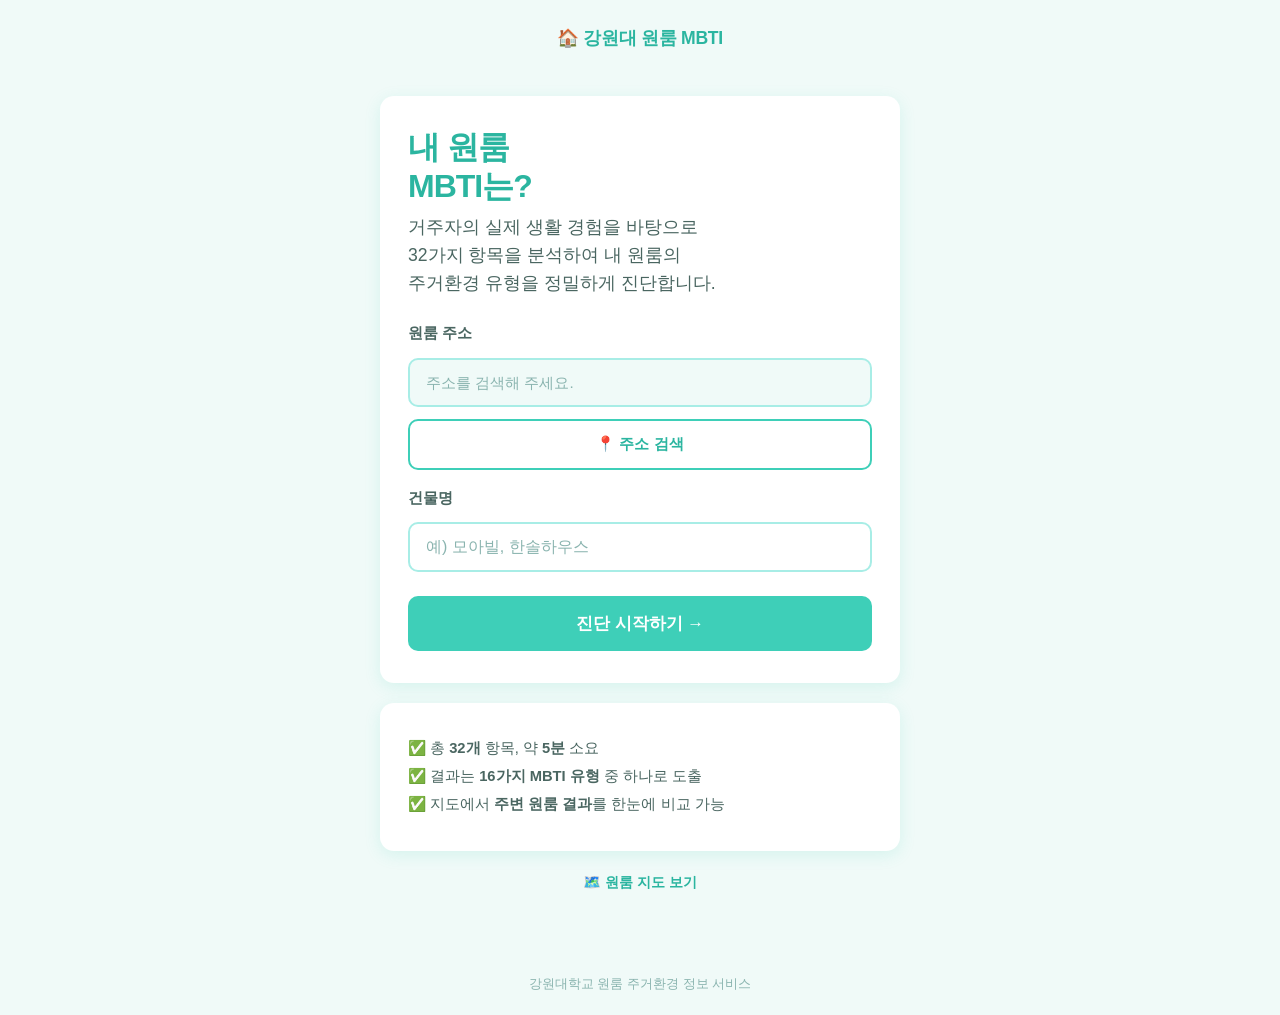
==== index.html @ d671f886 "Add files via upload" ====
<!DOCTYPE html>
<html lang="ko">
<head>
  <meta charset="UTF-8" />
  <meta name="viewport" content="width=device-width, initial-scale=1.0" />
  <title>내 원룸 MBTI</title>
  <link rel="stylesheet" href="style.css" />
  <!-- 카카오 지도 SDK (주소→좌표 변환용 Geocoder) -->
  <script src="//dapi.kakao.com/v2/maps/sdk.js?appkey=66783fbeecc99f2a2fe7180f9bd1bde4&libraries=services"></script>
  <!-- 카카오 우편번호(주소검색) 서비스 -->
  <script src="https://t1.daumcdn.net/mapjsapi/bundle/postcode/prod/postcode.v2.js"></script>
</head>
<body>

  <header class="site-header">
    <span class="logo-text">🏠 강원대 원룸 MBTI</span>
  </header>

  <main class="page-wrap">

    <!-- 메인 카드 -->
    <div class="card">
      <h1 class="main-title">내 원룸<br>MBTI는?</h1>
      <p class="sub-title">
        거주자의 실제 생활 경험을 바탕으로<br>
        32가지 항목을 분석하여 내 원룸의<br>
        주거환경 유형을 정밀하게 진단합니다.
      </p>

      <div class="input-group" style="margin-top:24px; gap:12px;">

        <!-- 주소 검색 -->
        <label class="input-label">원룸 주소</label>
        <div class="address-box" id="addressBox">
          <span id="addressText" class="address-placeholder">주소를 검색해 주세요.</span>
        </div>
        <button class="btn-address" id="addrSearchBtn" type="button">
          📍 주소 검색
        </button>
        <!-- 숨김 필드: 선택된 도로명 주소 / 좌표 -->
        <input type="hidden" id="hiddenAddress" />
        <input type="hidden" id="hiddenLat" />
        <input type="hidden" id="hiddenLng" />

        <!-- 건물명 입력 -->
        <label class="input-label" for="buildingName" style="margin-top:4px;">건물명</label>
        <input
          type="text"
          id="buildingName"
          class="text-input"
          placeholder="예) 모아빌, 한솔하우스"
          maxlength="30"
          autocomplete="off"
        />

        <span class="error-msg" id="formError">주소와 건물명을 모두 입력해 주세요.</span>
        <button class="btn-primary" id="startBtn">진단 시작하기 →</button>
      </div>
    </div>

    <!-- 안내 카드 -->
    <div class="card">
      <p style="font-size:0.92rem; color:var(--text-mid); line-height:1.9;">
        ✅ 총 <strong>32개</strong> 항목, 약 <strong>5분</strong> 소요<br>
        ✅ 결과는 <strong>16가지 MBTI 유형</strong> 중 하나로 도출<br>
        ✅ 지도에서 <strong>주변 원룸 결과</strong>를 한눈에 비교 가능
      </p>
    </div>

    <span class="link-text" onclick="location.href='search.html'">
      🗺️ 원룸 지도 보기
    </span>

  </main>

  <footer class="site-footer">
    강원대학교 원룸 주거환경 정보 서비스
  </footer>

  <script>
    let geocoder;
    // Kakao SDK 로드 완료 후 Geocoder 초기화
    kakao.maps.load(function () {
      geocoder = new kakao.maps.services.Geocoder();
    });

    // 주소검색 버튼 클릭
    document.getElementById('addrSearchBtn').addEventListener('click', function () {
      new daum.Postcode({
        oncomplete: function (data) {
          const roadAddr = data.roadAddress || data.autoRoadAddress;
          if (!roadAddr) return;

          // 도로명 주소 표시
          document.getElementById('addressText').textContent = roadAddr;
          document.getElementById('addressText').classList.remove('address-placeholder');
          document.getElementById('hiddenAddress').value = roadAddr;

          // 카카오 Geocoder로 좌표 변환
          geocoder.addressSearch(roadAddr, function (result, status) {
            if (status === kakao.maps.services.Status.OK) {
              document.getElementById('hiddenLat').value = result[0].y;
              document.getElementById('hiddenLng').value = result[0].x;
            }
          });
        }
      }).open();
    });

    // 진단 시작
    document.getElementById('startBtn').addEventListener('click', function () {
      const address      = document.getElementById('hiddenAddress').value.trim();
      const lat          = document.getElementById('hiddenLat').value;
      const lng          = document.getElementById('hiddenLng').value;
      const buildingName = document.getElementById('buildingName').value.trim();
      const errEl        = document.getElementById('formError');

      if (!address || !buildingName) {
        errEl.classList.add('visible');
        return;
      }
      errEl.classList.remove('visible');

      // sessionStorage에 저장 후 질문 페이지로 이동
      sessionStorage.setItem('roomName', buildingName);   // 건물명 (화면 표시용)
      sessionStorage.setItem('address',  address);
      sessionStorage.setItem('lat',      lat);
      sessionStorage.setItem('lng',      lng);
      sessionStorage.removeItem('answers');
      location.href = 'questions.html';
    });

    // 건물명 필드 엔터
    document.getElementById('buildingName').addEventListener('keydown', function (e) {
      if (e.key === 'Enter') document.getElementById('startBtn').click();
    });
  </script>

</body>
</html>
---- style.css ----
/* =============================================
   전체 공통 스타일 — 민트 계열 색상 테마
   ============================================= */

:root {
  --mint-dark:   #2bb5a0;
  --mint:        #3ecfb8;
  --mint-light:  #a8ede6;
  --mint-bg:     #f0faf8;
  --text-dark:   #1e2d2b;
  --text-mid:    #4a6661;
  --text-light:  #8ab4af;
  --white:       #ffffff;
  --shadow:      0 4px 16px rgba(62, 207, 184, 0.15);
  --radius:      14px;
}

/* ── 리셋 & 기본 ── */
*, *::before, *::after { box-sizing: border-box; margin: 0; padding: 0; }

body {
  font-family: 'Pretendard', 'Apple SD Gothic Neo', 'Noto Sans KR', sans-serif;
  background: var(--mint-bg);
  color: var(--text-dark);
  min-height: 100vh;
  line-height: 1.6;
}

a { text-decoration: none; color: inherit; }

/* ── 레이아웃 래퍼 ── */
.page-wrap {
  max-width: 560px;
  margin: 0 auto;
  padding: 28px 20px 60px;
}

/* ── 헤더 ── */
.site-header {
  text-align: center;
  padding: 24px 0 16px;
}

.site-header .logo-text {
  font-size: 1.1rem;
  font-weight: 700;
  color: var(--mint-dark);
  letter-spacing: -0.3px;
}

/* ── 카드 ── */
.card {
  background: var(--white);
  border-radius: var(--radius);
  box-shadow: var(--shadow);
  padding: 32px 28px;
  margin-bottom: 20px;
}

/* ── 타이틀 ── */
.main-title {
  font-size: 2rem;
  font-weight: 800;
  color: var(--mint-dark);
  letter-spacing: -1px;
  line-height: 1.2;
}

.sub-title {
  font-size: 1.1rem;
  color: var(--text-mid);
  margin-top: 8px;
}

/* ── 입력 필드 ── */
.input-group {
  margin-top: 24px;
  display: flex;
  flex-direction: column;
  gap: 10px;
}

.input-label {
  font-size: 0.95rem;
  font-weight: 600;
  color: var(--text-mid);
}

.text-input {
  width: 100%;
  padding: 14px 16px;
  border: 2px solid var(--mint-light);
  border-radius: 10px;
  font-size: 1rem;
  color: var(--text-dark);
  background: var(--white);
  transition: border-color 0.2s;
  outline: none;
}

.text-input:focus {
  border-color: var(--mint);
}

.text-input::placeholder {
  color: var(--text-light);
}

/* ── 버튼 ── */
.btn-primary {
  display: block;
  width: 100%;
  padding: 16px;
  background: var(--mint);
  color: var(--white);
  font-size: 1.05rem;
  font-weight: 700;
  border: none;
  border-radius: 10px;
  cursor: pointer;
  text-align: center;
  transition: background 0.2s, transform 0.1s;
  margin-top: 12px;
}

.btn-primary:hover  { background: var(--mint-dark); }
.btn-primary:active { transform: scale(0.98); }

.btn-secondary {
  display: inline-block;
  padding: 12px 24px;
  background: transparent;
  color: var(--mint-dark);
  font-size: 0.95rem;
  font-weight: 600;
  border: 2px solid var(--mint);
  border-radius: 10px;
  cursor: pointer;
  transition: background 0.2s, color 0.2s;
  margin-top: 10px;
}

.btn-secondary:hover {
  background: var(--mint-light);
}

/* ── 에러 메시지 ── */
.error-msg {
  display: none;
  font-size: 0.85rem;
  color: #e07b7b;
  margin-top: 6px;
}

.error-msg.visible { display: block; }

/* ── 진행 바 ── */
.progress-wrap {
  margin-bottom: 24px;
}

.progress-label {
  display: flex;
  justify-content: space-between;
  font-size: 0.85rem;
  color: var(--text-mid);
  margin-bottom: 6px;
}

.progress-bar {
  height: 8px;
  background: var(--mint-light);
  border-radius: 99px;
  overflow: hidden;
}

.progress-fill {
  height: 100%;
  background: var(--mint);
  border-radius: 99px;
  transition: width 0.4s ease;
}

/* ── 질문 카드 ── */
.question-number {
  font-size: 0.8rem;
  font-weight: 700;
  color: var(--mint);
  text-transform: uppercase;
  letter-spacing: 0.5px;
}

.question-category-badge {
  display: inline-block;
  background: var(--mint-bg);
  color: var(--mint-dark);
  font-size: 0.78rem;
  font-weight: 600;
  padding: 3px 10px;
  border-radius: 99px;
  margin-left: 8px;
  border: 1px solid var(--mint-light);
}

.question-text {
  font-size: 1.1rem;
  font-weight: 600;
  margin: 14px 0 20px;
  color: var(--text-dark);
  line-height: 1.5;
}

/* ── 5점 척도 ── */
.scale-options {
  display: flex;
  flex-direction: column;
  gap: 10px;
}

.scale-option {
  display: flex;
  align-items: center;
  gap: 12px;
  padding: 12px 16px;
  border: 2px solid var(--mint-light);
  border-radius: 10px;
  cursor: pointer;
  transition: border-color 0.15s, background 0.15s;
}

.scale-option:hover {
  border-color: var(--mint);
  background: var(--mint-bg);
}

.scale-option input[type="radio"] {
  accent-color: var(--mint);
  width: 18px;
  height: 18px;
  flex-shrink: 0;
}

.scale-option.selected {
  border-color: var(--mint);
  background: var(--mint-bg);
}

.scale-label {
  font-size: 0.95rem;
  color: var(--text-dark);
}

/* ── 네비게이션 버튼 ── */
.nav-buttons {
  display: flex;
  gap: 10px;
  margin-top: 20px;
}

.nav-buttons .btn-primary,
.nav-buttons .btn-secondary {
  flex: 1;
  margin-top: 0;
  padding: 16px;
  font-size: 1.05rem;
}

/* ── 결과 페이지 ── */
.result-room-name {
  font-size: 0.9rem;
  color: var(--text-mid);
  font-weight: 500;
  margin-bottom: 8px;
}

/* 유형 코드 + 별명 */
.type-emoji {
  font-size: 3.2rem;
  margin: 8px 0 4px;
}

.type-code {
  font-size: 2.6rem;
  font-weight: 900;
  letter-spacing: 6px;
  color: var(--mint-dark);
  line-height: 1.1;
}

.type-nickname {
  font-size: 1.05rem;
  font-weight: 700;
  color: var(--text-mid);
  margin-top: 6px;
}

.result-description {
  font-size: 0.95rem;
  color: var(--text-mid);
  line-height: 1.75;
}

/* ── MBTI 축 퍼센트 바 ── */
.axis-block {
  margin-bottom: 20px;
}

.axis-name {
  font-size: 0.72rem;
  font-weight: 600;
  color: var(--text-light);
  letter-spacing: 0.3px;
  margin-bottom: 5px;
}

.axis-row {
  display: flex;
  align-items: center;
  gap: 6px;
}

/* 왼쪽 그룹: [글자] [라벨] [퍼센트] */
.axis-left-group,
.axis-right-group {
  display: flex;
  align-items: center;
  gap: 3px;
  flex: 1;
  min-width: 0;
}

.axis-left-group  { justify-content: flex-end; }
.axis-right-group { justify-content: flex-start; }

/* 작은 알파벳 글자 */
.axis-letter-tag {
  font-size: 0.68rem;
  font-weight: 800;
  color: var(--text-light);
  flex-shrink: 0;
  line-height: 1;
}

.axis-letter-tag.is-winner {
  color: var(--mint-dark);
}

/* 유형 라벨 텍스트 */
.axis-label-text {
  font-size: 0.8rem;
  font-weight: 700;
  color: var(--text-light);
  white-space: nowrap;
  overflow: hidden;
  text-overflow: ellipsis;
  line-height: 1.2;
}

.axis-label-text.is-winner {
  color: var(--mint-dark);
}

/* 퍼센트 숫자 */
.axis-pct-num {
  font-size: 0.78rem;
  font-weight: 700;
  color: var(--text-light);
  flex-shrink: 0;
  min-width: 30px;
  line-height: 1;
}

.axis-left-group  .axis-pct-num { text-align: right; }
.axis-right-group .axis-pct-num { text-align: left; }

.axis-pct-num.is-winner { color: var(--mint-dark); }

/* 바 트랙 */
.axis-track {
  flex: 0 0 36%;
  height: 12px;
  background: var(--mint-light);
  border-radius: 99px;
  overflow: hidden;
}

.axis-fill {
  height: 100%;
  background: var(--mint);
  border-radius: 99px;
  width: 0;
  transition: width 0.9s cubic-bezier(0.4, 0, 0.2, 1);
}

/* 모바일 600px 이하: 라벨 축소 */
@media (max-width: 400px) {
  .axis-label-text { font-size: 0.7rem; }
  .axis-pct-num    { font-size: 0.7rem; min-width: 26px; }
  .axis-track      { flex: 0 0 30%; }
}

/* ── 카테고리 점수 ── */
.score-section-title {
  font-size: 0.95rem;
  font-weight: 700;
  color: var(--text-mid);
  margin-bottom: 14px;
}

.score-row {
  display: flex;
  align-items: center;
  gap: 12px;
  margin-bottom: 10px;
}

.score-cat-name {
  width: 80px;
  font-size: 0.85rem;
  font-weight: 600;
  color: var(--text-mid);
  flex-shrink: 0;
}

.score-bar-wrap {
  flex: 1;
  height: 10px;
  background: var(--mint-light);
  border-radius: 99px;
  overflow: hidden;
}

.score-bar-fill {
  height: 100%;
  background: var(--mint);
  border-radius: 99px;
  transition: width 0.6s ease;
}

.score-val {
  font-size: 0.85rem;
  font-weight: 700;
  color: var(--mint-dark);
  width: 28px;
  text-align: right;
  flex-shrink: 0;
}

/* ── 공유 / 액션 버튼 그룹 ── */
.action-group {
  display: flex;
  flex-direction: column;
  gap: 10px;
  margin-top: 20px;
}

/* ── 검색 결과 목록 ── */
.search-result-header {
  font-size: 0.9rem;
  color: var(--text-mid);
  margin-bottom: 16px;
}

.result-card {
  background: var(--white);
  border: 2px solid var(--mint-light);
  border-radius: var(--radius);
  padding: 18px 20px;
  margin-bottom: 12px;
  display: flex;
  align-items: center;
  gap: 16px;
}

.result-card-emoji {
  font-size: 2rem;
  flex-shrink: 0;
}

.result-card-body { flex: 1; }

.result-card-type {
  font-size: 1rem;
  font-weight: 700;
  color: var(--mint-dark);
}

.result-card-date {
  font-size: 0.8rem;
  color: var(--text-light);
  margin-top: 2px;
}

.result-card-tagline {
  font-size: 0.85rem;
  color: var(--text-mid);
  margin-top: 4px;
}

/* ── 빈 결과 ── */
.empty-state {
  text-align: center;
  padding: 40px 20px;
  color: var(--text-light);
}

.empty-state .empty-icon {
  font-size: 2.5rem;
  display: block;
  margin-bottom: 12px;
}

/* ── 링크 텍스트 ── */
.link-text {
  display: block;
  text-align: center;
  font-size: 0.9rem;
  color: var(--mint-dark);
  margin-top: 16px;
  font-weight: 600;
  cursor: pointer;
}

.link-text:hover { text-decoration: underline; }

/* ── 하단 푸터 ── */
.site-footer {
  text-align: center;
  font-size: 0.8rem;
  color: var(--text-light);
  padding: 20px 0;
}

/* ── 반응형 ── */
@media (max-width: 400px) {
  .card { padding: 24px 18px; }
  .main-title { font-size: 1.7rem; }
  .scale-option { padding: 10px 12px; }
}

/* ==============================================
   index.html — 주소 검색 UI
   ============================================== */
.address-box {
  width: 100%;
  min-height: 48px;
  padding: 12px 16px;
  border: 2px solid var(--mint-light);
  border-radius: 10px;
  background: var(--mint-bg);
  font-size: 0.95rem;
  color: var(--text-dark);
  display: flex;
  align-items: center;
  line-height: 1.4;
  word-break: keep-all;
}

.address-placeholder { color: var(--text-light); }

.btn-address {
  width: 100%;
  padding: 13px;
  background: var(--white);
  border: 2px solid var(--mint);
  border-radius: 10px;
  color: var(--mint-dark);
  font-size: 0.95rem;
  font-weight: 700;
  cursor: pointer;
  transition: background 0.2s;
}
.btn-address:hover { background: var(--mint-bg); }

/* ==============================================
   search.html — 지도 & 패널 레이아웃
   ============================================== */

/* 검색 페이지: body 스크롤 잠금, 지도가 풀화면 */
.search-page {
  overflow: hidden;
  height: 100dvh;
}

/* 헤더 (검색 페이지용, 얇게) */
.search-header {
  position: fixed;
  top: 0; left: 0; right: 0;
  z-index: 30;
  height: 52px;
  display: flex;
  align-items: center;
  justify-content: space-between;
  padding: 0 16px;
  background: var(--white);
  box-shadow: 0 1px 6px rgba(0,0,0,0.08);
}

.header-cta {
  font-size: 0.85rem;
  font-weight: 700;
  color: var(--mint-dark);
  text-decoration: none;
  background: var(--mint-bg);
  padding: 6px 12px;
  border-radius: 99px;
  border: 1px solid var(--mint-light);
  transition: background 0.2s;
}
.header-cta:hover { background: var(--mint-light); }

/* 지도: 헤더 아래 전체 */
#map {
  position: fixed;
  top: 52px; left: 0; right: 0; bottom: 0;
  z-index: 1;
}

/* 지도 위 힌트 */
.map-hint {
  position: fixed;
  top: 64px;
  left: 50%;
  transform: translateX(-50%);
  background: rgba(30, 45, 43, 0.72);
  color: #fff;
  padding: 6px 16px;
  border-radius: 99px;
  font-size: 0.78rem;
  font-weight: 500;
  z-index: 20;
  pointer-events: none;
  transition: opacity 0.8s ease;
  white-space: nowrap;
}

/* 로딩 오버레이 */
.loading-overlay {
  position: fixed;
  top: 52px; left: 0; right: 0; bottom: 0;
  background: rgba(255,255,255,0.92);
  display: flex;
  flex-direction: column;
  align-items: center;
  justify-content: center;
  gap: 12px;
  z-index: 40;
  font-size: 0.9rem;
  color: var(--text-mid);
}

.loading-spinner {
  width: 36px; height: 36px;
  border: 3px solid var(--mint-light);
  border-top-color: var(--mint);
  border-radius: 50%;
  animation: spin 0.75s linear infinite;
}

@keyframes spin { to { transform: rotate(360deg); } }

/* 빈 상태 (지도 위) */
.map-empty-state {
  position: fixed;
  top: 52px; left: 0; right: 0; bottom: 0;
  display: none;
  flex-direction: column;
  align-items: center;
  justify-content: center;
  gap: 8px;
  font-size: 0.9rem;
  color: var(--text-light);
  text-align: center;
  line-height: 1.8;
  z-index: 35;
  background: rgba(240,250,248,0.95);
  pointer-events: none;
}

/* 딤 오버레이 */
.dim-overlay {
  position: fixed;
  inset: 0;
  background: rgba(0,0,0,0.28);
  z-index: 100;
  display: none;
}
.dim-overlay.active { display: block; }

/* ── 바텀 패널 (공통) ── */
.bottom-panel {
  position: fixed;
  bottom: 0; left: 0; right: 0;
  max-height: 68vh;
  background: var(--white);
  border-radius: 20px 20px 0 0;
  box-shadow: 0 -4px 24px rgba(0,0,0,0.14);
  transform: translateY(100%);
  transition: transform 0.32s cubic-bezier(0.4, 0, 0.2, 1);
  overflow-y: auto;
  z-index: 200;
  -webkit-overflow-scrolling: touch;
}
.bottom-panel.open { transform: translateY(0); }

.panel-handle {
  width: 38px; height: 4px;
  background: var(--mint-light);
  border-radius: 99px;
  margin: 12px auto 4px;
  flex-shrink: 0;
}

.panel-header {
  display: flex;
  align-items: center;
  gap: 6px;
  padding: 6px 16px 12px;
  border-bottom: 1px solid var(--mint-light);
  position: sticky;
  top: 0;
  background: var(--white);
  z-index: 1;
}

.panel-header h3 {
  flex: 1;
  font-size: 1rem;
  font-weight: 700;
  color: var(--text-dark);
  margin: 0;
  white-space: nowrap;
  overflow: hidden;
  text-overflow: ellipsis;
}

.panel-close-btn {
  background: none; border: none;
  font-size: 1.05rem; color: var(--text-light);
  cursor: pointer; padding: 4px; line-height: 1;
  flex-shrink: 0;
}

.panel-back-btn {
  background: none; border: none;
  font-size: 0.82rem; font-weight: 700;
  color: var(--mint-dark); cursor: pointer;
  padding: 4px 6px 4px 0; flex-shrink: 0;
}

/* ── 원룸 목록 (클러스터 패널) ── */
.room-list { padding: 12px 16px 24px; }

.room-list-item {
  display: flex;
  align-items: center;
  gap: 12px;
  padding: 13px 14px;
  background: var(--mint-bg);
  border-radius: 12px;
  margin-bottom: 9px;
  cursor: pointer;
  transition: background 0.15s;
}
.room-list-item:hover { background: var(--mint-light); }

.room-list-icon { font-size: 1.5rem; flex-shrink: 0; }

.room-list-info { flex: 1; min-width: 0; }

.room-list-name {
  font-size: 0.95rem; font-weight: 700;
  color: var(--text-dark);
  white-space: nowrap; overflow: hidden; text-overflow: ellipsis;
}

.room-list-meta {
  font-size: 0.76rem; color: var(--text-light); margin-top: 2px;
  white-space: nowrap; overflow: hidden; text-overflow: ellipsis;
}

.room-list-arrow {
  font-size: 1.2rem; color: var(--text-light); flex-shrink: 0;
}

/* ── 상세 패널 ── */
.detail-content { padding: 14px 16px 32px; }

.detail-address {
  font-size: 0.8rem; color: var(--text-light); margin-bottom: 12px;
}

.detail-summary {
  display: flex; flex-wrap: wrap; gap: 8px; margin-bottom: 4px;
}

.summary-chip {
  border: 1.5px solid var(--mint-light);
  border-radius: 99px;
  padding: 5px 13px;
  font-size: 0.8rem;
  font-weight: 600;
  color: var(--mint-dark);
  background: var(--mint-bg);
}

/* 유형 순위 */
.type-rank-list { display: flex; flex-direction: column; gap: 8px; }

.type-rank-row {
  display: flex;
  align-items: center;
  gap: 10px;
  background: var(--mint-bg);
  border-radius: 10px;
  padding: 10px 13px;
}

.rank-badge {
  width: 22px; height: 22px;
  border-radius: 50%;
  background: var(--mint);
  color: #fff;
  font-size: 0.68rem; font-weight: 800;
  display: flex; align-items: center; justify-content: center;
  flex-shrink: 0;
}

.rank-emoji { font-size: 1.2rem; flex-shrink: 0; }

.rank-info { flex: 1; min-width: 0; display: flex; align-items: baseline; gap: 6px; flex-wrap: wrap; }

.rank-code { font-size: 0.95rem; font-weight: 800; }

.rank-name { font-size: 0.78rem; color: var(--text-mid); }

.rank-count {
  font-size: 0.78rem; font-weight: 600;
  color: var(--text-light); flex-shrink: 0;
}
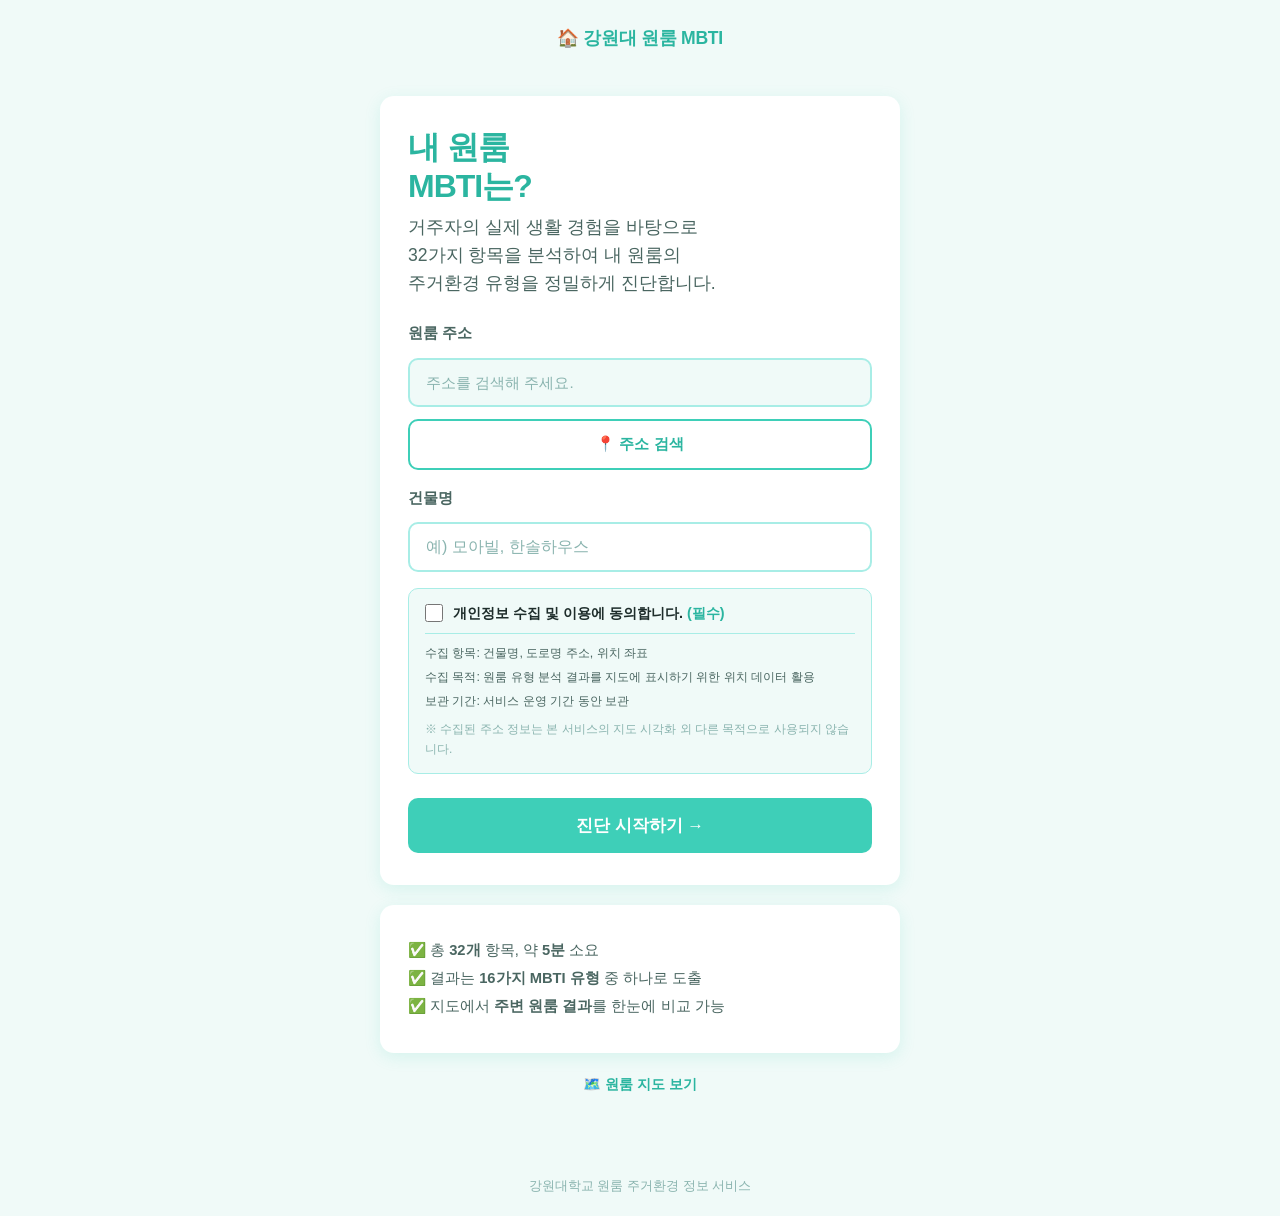
==== commit 02cf6894: "Add files via upload" ====
--- a/index.html
+++ b/index.html
@@ -5,10 +5,10 @@
   <meta name="viewport" content="width=device-width, initial-scale=1.0" />
   <title>내 원룸 MBTI</title>
   <link rel="stylesheet" href="style.css" />
-  <!-- 카카오 지도 SDK (주소→좌표 변환용 Geocoder) -->
-  <script src="//dapi.kakao.com/v2/maps/sdk.js?appkey=66783fbeecc99f2a2fe7180f9bd1bde4&libraries=services"></script>
-  <!-- 카카오 우편번호(주소검색) 서비스 -->
-  <script src="https://t1.daumcdn.net/mapjsapi/bundle/postcode/prod/postcode.v2.js"></script>
+  <!-- 카카오 지도 SDK (Geocoder) -->
+  <script src="//dapi.kakao.com/v2/maps/sdk.js?appkey=9b0d26f8211aa8ac99bb7b61635eb4ce&libraries=services"></script>
+  <!-- 카카오 주소검색(Postcode) 서비스 -->
+  <script src="//t1.kakaocdn.net/mapjsapi/bundle/postcode/prod/postcode.v2.js"></script>
 </head>
 <body>
 
@@ -38,7 +38,7 @@
           📍 주소 검색
         </button>
         <!-- 숨김 필드: 선택된 도로명 주소 / 좌표 -->
-        <input type="hidden" id="hiddenAddress" />
+        <input type="hidden" id="address" />
         <input type="hidden" id="hiddenLat" />
         <input type="hidden" id="hiddenLng" />
 
@@ -53,7 +53,21 @@
           autocomplete="off"
         />
 
-        <span class="error-msg" id="formError">주소와 건물명을 모두 입력해 주세요.</span>
+        <!-- 개인정보 수집 동의 -->
+        <div class="privacy-box">
+          <label class="privacy-check-row">
+            <input type="checkbox" id="privacyCheck" />
+            <span class="privacy-check-label">개인정보 수집 및 이용에 동의합니다. <em>(필수)</em></span>
+          </label>
+          <div class="privacy-detail">
+            <p>수집 항목: 건물명, 도로명 주소, 위치 좌표</p>
+            <p>수집 목적: 원룸 유형 분석 결과를 지도에 표시하기 위한 위치 데이터 활용</p>
+            <p>보관 기간: 서비스 운영 기간 동안 보관</p>
+            <p class="privacy-notice">※ 수집된 주소 정보는 본 서비스의 지도 시각화 외 다른 목적으로 사용되지 않습니다.</p>
+          </div>
+        </div>
+
+        <span class="error-msg" id="formError"></span>
         <button class="btn-primary" id="startBtn">진단 시작하기 →</button>
       </div>
     </div>
@@ -86,7 +100,7 @@
 
     // 주소검색 버튼 클릭
     document.getElementById('addrSearchBtn').addEventListener('click', function () {
-      new daum.Postcode({
+      new kakao.Postcode({
         oncomplete: function (data) {
           const roadAddr = data.roadAddress || data.autoRoadAddress;
           if (!roadAddr) return;
@@ -94,7 +108,7 @@
           // 도로명 주소 표시
           document.getElementById('addressText').textContent = roadAddr;
           document.getElementById('addressText').classList.remove('address-placeholder');
-          document.getElementById('hiddenAddress').value = roadAddr;
+          document.getElementById('address').value = roadAddr;
 
           // 카카오 Geocoder로 좌표 변환
           geocoder.addressSearch(roadAddr, function (result, status) {
@@ -109,13 +123,20 @@
 
     // 진단 시작
     document.getElementById('startBtn').addEventListener('click', function () {
-      const address      = document.getElementById('hiddenAddress').value.trim();
+      const address      = document.getElementById('address').value.trim();
       const lat          = document.getElementById('hiddenLat').value;
       const lng          = document.getElementById('hiddenLng').value;
       const buildingName = document.getElementById('buildingName').value.trim();
+      const privacyCheck = document.getElementById('privacyCheck').checked;
       const errEl        = document.getElementById('formError');
 
       if (!address || !buildingName) {
+        errEl.textContent = '주소와 건물명을 모두 입력해 주세요.';
+        errEl.classList.add('visible');
+        return;
+      }
+      if (!privacyCheck) {
+        errEl.textContent = '개인정보 수집 및 이용에 동의해 주세요.';
         errEl.classList.add('visible');
         return;
       }
--- a/style.css
+++ b/style.css
@@ -571,6 +571,64 @@
   transition: background 0.2s;
 }
 .btn-address:hover { background: var(--mint-bg); }
+
+/* ── 개인정보 수집 동의 ── */
+.privacy-box {
+  width: 100%;
+  background: var(--mint-bg);
+  border: 1px solid var(--mint-light);
+  border-radius: 10px;
+  padding: 14px 16px;
+  margin-top: 4px;
+}
+
+.privacy-check-row {
+  display: flex;
+  align-items: center;
+  gap: 10px;
+  cursor: pointer;
+}
+
+.privacy-check-row input[type="checkbox"] {
+  width: 18px;
+  height: 18px;
+  min-width: 18px;
+  accent-color: var(--mint-dark);
+  cursor: pointer;
+}
+
+.privacy-check-label {
+  font-size: 0.9rem;
+  font-weight: 600;
+  color: var(--text-dark);
+  line-height: 1.4;
+}
+
+.privacy-check-label em {
+  font-style: normal;
+  color: var(--mint-dark);
+}
+
+.privacy-detail {
+  margin-top: 10px;
+  padding-top: 10px;
+  border-top: 1px solid var(--mint-light);
+  display: flex;
+  flex-direction: column;
+  gap: 4px;
+}
+
+.privacy-detail p {
+  font-size: 0.78rem;
+  color: var(--text-mid);
+  line-height: 1.6;
+}
+
+.privacy-detail .privacy-notice {
+  margin-top: 4px;
+  color: var(--text-light);
+  font-size: 0.75rem;
+}
 
 /* ==============================================
    search.html — 지도 & 패널 레이아웃
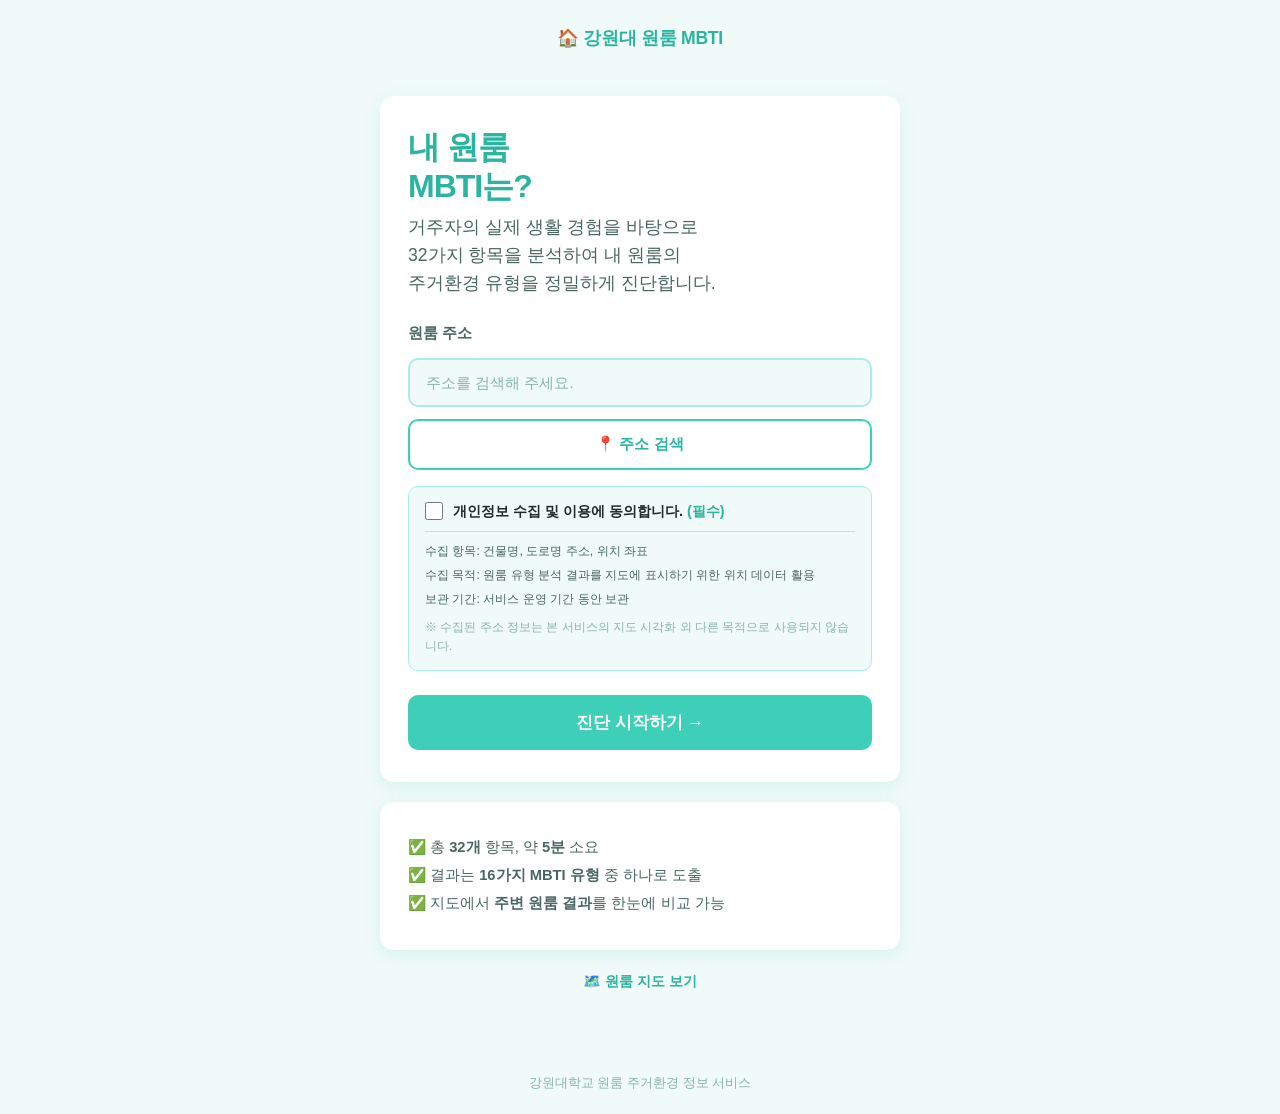
==== commit bc7d1bb8: "Add files via upload" ====
--- a/index.html
+++ b/index.html
@@ -41,17 +41,6 @@
         <input type="hidden" id="address" />
         <input type="hidden" id="hiddenLat" />
         <input type="hidden" id="hiddenLng" />
-
-        <!-- 건물명 입력 -->
-        <label class="input-label" for="buildingName" style="margin-top:4px;">건물명</label>
-        <input
-          type="text"
-          id="buildingName"
-          class="text-input"
-          placeholder="예) 모아빌, 한솔하우스"
-          maxlength="30"
-          autocomplete="off"
-        />
 
         <!-- 개인정보 수집 동의 -->
         <div class="privacy-box">
@@ -126,12 +115,11 @@
       const address      = document.getElementById('address').value.trim();
       const lat          = document.getElementById('hiddenLat').value;
       const lng          = document.getElementById('hiddenLng').value;
-      const buildingName = document.getElementById('buildingName').value.trim();
       const privacyCheck = document.getElementById('privacyCheck').checked;
       const errEl        = document.getElementById('formError');
 
-      if (!address || !buildingName) {
-        errEl.textContent = '주소와 건물명을 모두 입력해 주세요.';
+      if (!address) {
+        errEl.textContent = '주소를 검색해 주세요.';
         errEl.classList.add('visible');
         return;
       }
@@ -143,17 +131,11 @@
       errEl.classList.remove('visible');
 
       // sessionStorage에 저장 후 질문 페이지로 이동
-      sessionStorage.setItem('roomName', buildingName);   // 건물명 (화면 표시용)
-      sessionStorage.setItem('address',  address);
-      sessionStorage.setItem('lat',      lat);
-      sessionStorage.setItem('lng',      lng);
+      sessionStorage.setItem('address', address);
+      sessionStorage.setItem('lat',     lat);
+      sessionStorage.setItem('lng',     lng);
       sessionStorage.removeItem('answers');
       location.href = 'questions.html';
-    });
-
-    // 건물명 필드 엔터
-    document.getElementById('buildingName').addEventListener('keydown', function (e) {
-      if (e.key === 'Enter') document.getElementById('startBtn').click();
     });
   </script>
 
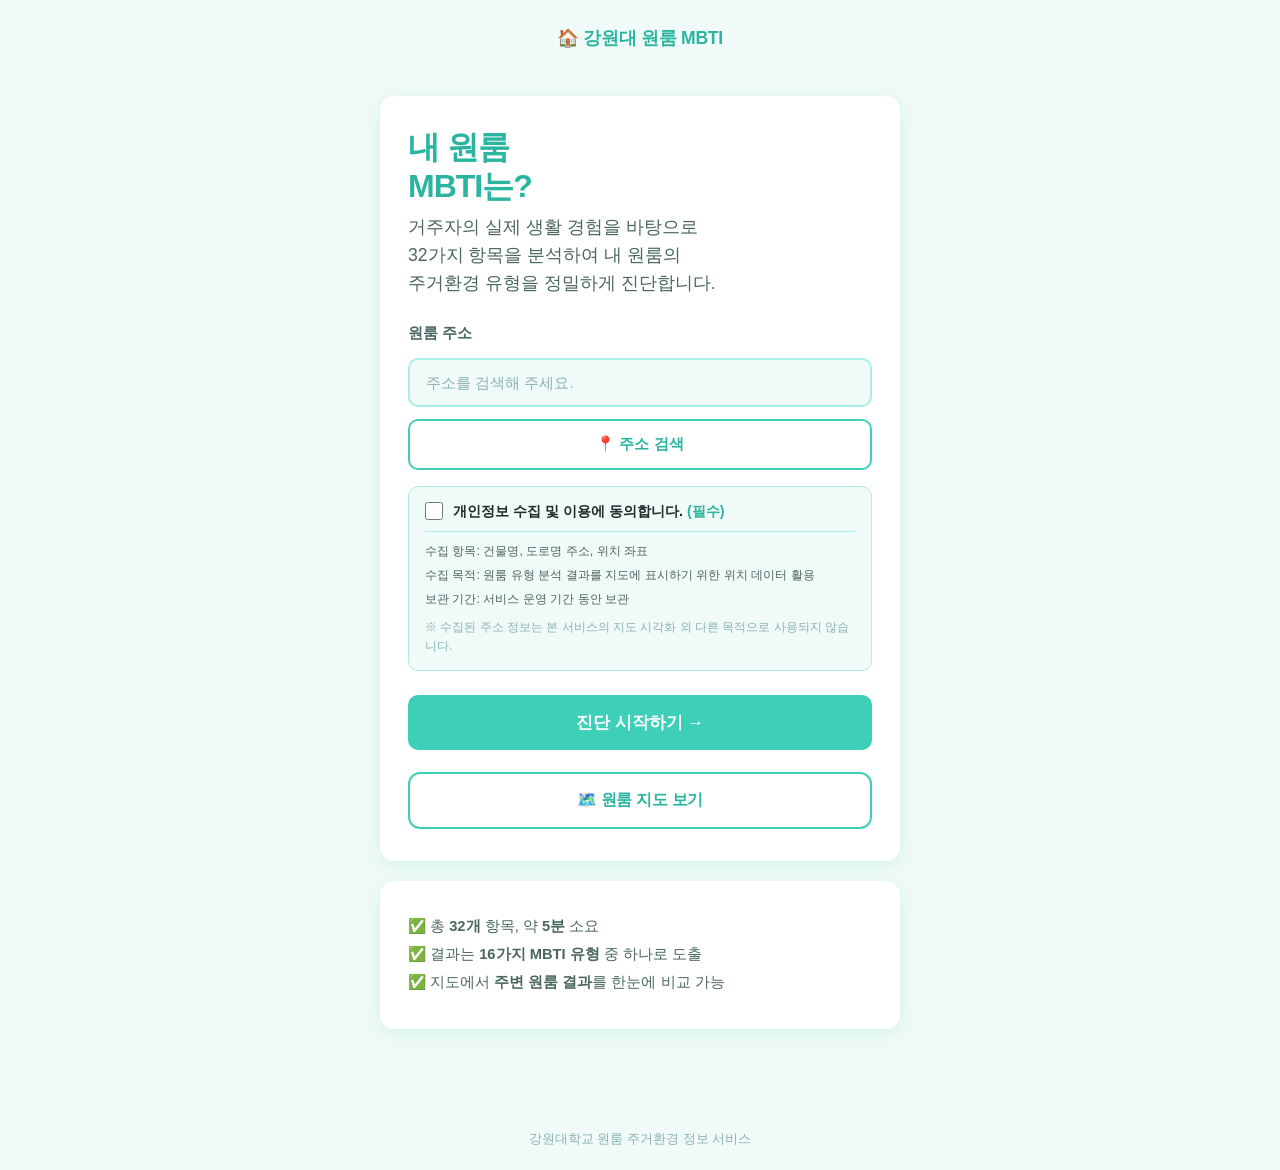
==== commit 14f10b49: "Add files via upload" ====
--- a/index.html
+++ b/index.html
@@ -58,6 +58,7 @@
 
         <span class="error-msg" id="formError"></span>
         <button class="btn-primary" id="startBtn">진단 시작하기 →</button>
+        <button class="btn-map" onclick="location.href='search.html'">🗺️ 원룸 지도 보기</button>
       </div>
     </div>
 
@@ -69,10 +70,6 @@
         ✅ 지도에서 <strong>주변 원룸 결과</strong>를 한눈에 비교 가능
       </p>
     </div>
-
-    <span class="link-text" onclick="location.href='search.html'">
-      🗺️ 원룸 지도 보기
-    </span>
 
   </main>
 
--- a/style.css
+++ b/style.css
@@ -125,6 +125,25 @@
 
 .btn-primary:hover  { background: var(--mint-dark); }
 .btn-primary:active { transform: scale(0.98); }
+
+.btn-map {
+  display: block;
+  width: 100%;
+  padding: 16px;
+  background: var(--white);
+  color: var(--mint-dark);
+  border: 2px solid var(--mint);
+  border-radius: 12px;
+  font-size: 1rem;
+  font-weight: 700;
+  cursor: pointer;
+  transition: background 0.2s, transform 0.1s;
+  margin-top: 10px;
+  letter-spacing: -0.3px;
+}
+
+.btn-map:hover  { background: var(--mint-bg); }
+.btn-map:active { transform: scale(0.98); }
 
 .btn-secondary {
   display: inline-block;
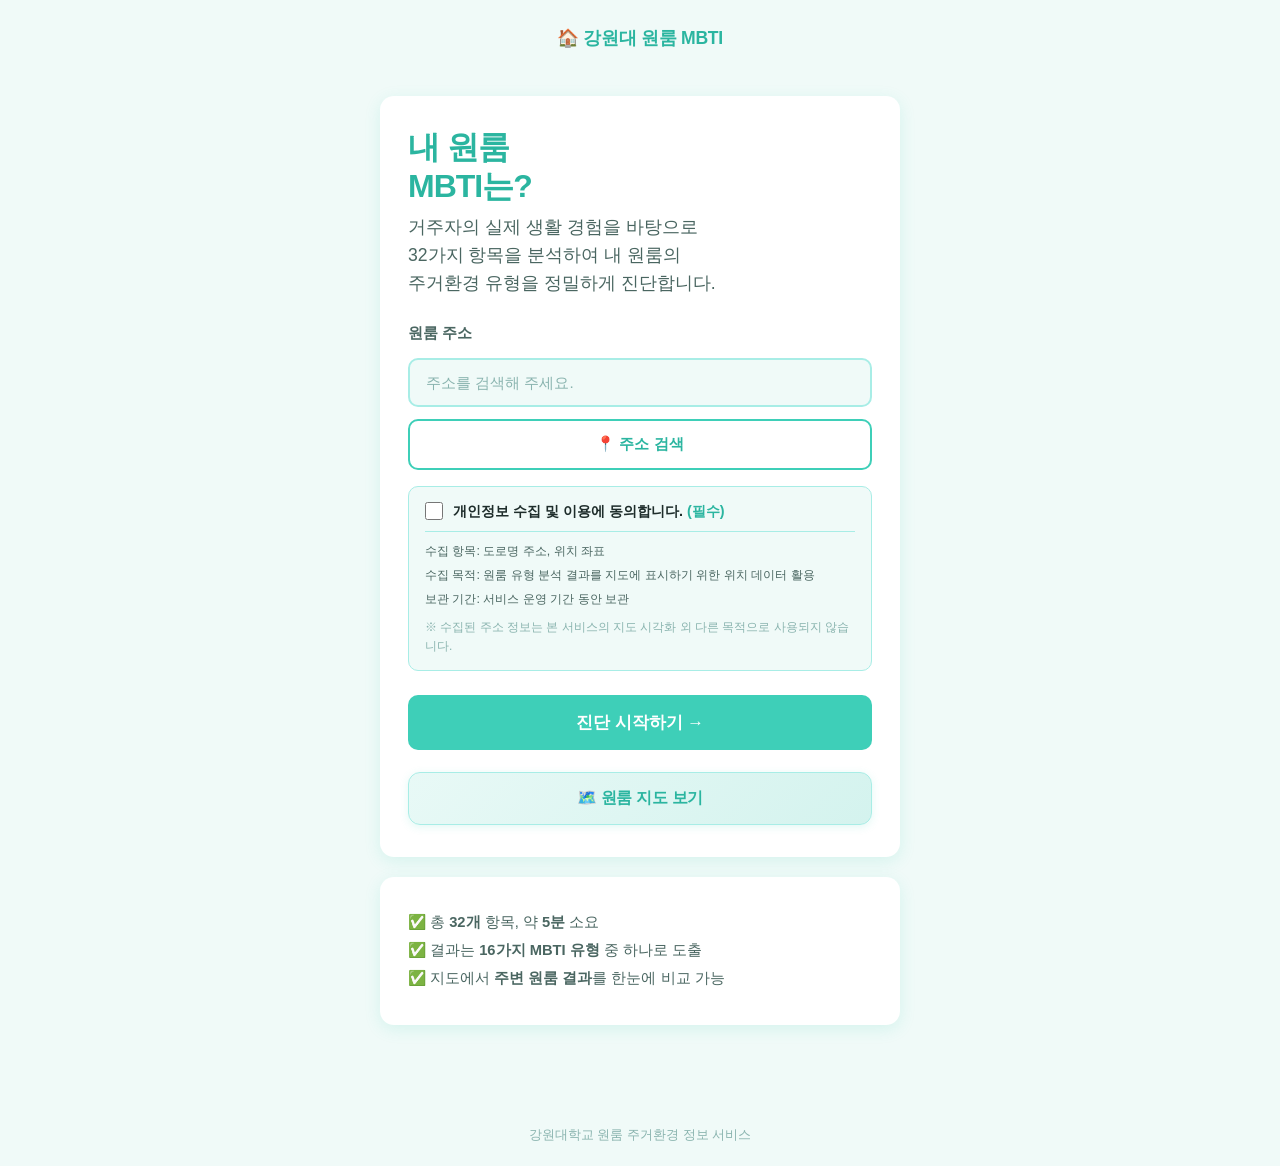
==== commit e2057f9f: "Add files via upload" ====
--- a/index.html
+++ b/index.html
@@ -49,7 +49,7 @@
             <span class="privacy-check-label">개인정보 수집 및 이용에 동의합니다. <em>(필수)</em></span>
           </label>
           <div class="privacy-detail">
-            <p>수집 항목: 건물명, 도로명 주소, 위치 좌표</p>
+            <p>수집 항목: 도로명 주소, 위치 좌표</p>
             <p>수집 목적: 원룸 유형 분석 결과를 지도에 표시하기 위한 위치 데이터 활용</p>
             <p>보관 기간: 서비스 운영 기간 동안 보관</p>
             <p class="privacy-notice">※ 수집된 주소 정보는 본 서비스의 지도 시각화 외 다른 목적으로 사용되지 않습니다.</p>
--- a/style.css
+++ b/style.css
@@ -129,20 +129,24 @@
 .btn-map {
   display: block;
   width: 100%;
-  padding: 16px;
-  background: var(--white);
-  color: var(--mint-dark);
-  border: 2px solid var(--mint);
+  padding: 15px;
+  background: linear-gradient(135deg, #e8f9f6 0%, #d4f3ee 100%);
+  color: var(--mint-dark);
+  border: 1.5px solid var(--mint-light);
   border-radius: 12px;
   font-size: 1rem;
   font-weight: 700;
   cursor: pointer;
-  transition: background 0.2s, transform 0.1s;
+  letter-spacing: -0.3px;
+  box-shadow: 0 2px 8px rgba(62, 207, 184, 0.15);
+  transition: background 0.2s, box-shadow 0.2s, transform 0.1s;
   margin-top: 10px;
-  letter-spacing: -0.3px;
-}
-
-.btn-map:hover  { background: var(--mint-bg); }
+}
+
+.btn-map:hover {
+  background: linear-gradient(135deg, #d4f3ee 0%, #bfede7 100%);
+  box-shadow: 0 4px 12px rgba(62, 207, 184, 0.25);
+}
 .btn-map:active { transform: scale(0.98); }
 
 .btn-secondary {
@@ -401,13 +405,24 @@
   background: var(--mint-light);
   border-radius: 99px;
   overflow: hidden;
-}
-
-.axis-fill {
+  display: flex;
+}
+
+.axis-fill-left {
+  height: 100%;
+  background: var(--mint-dark);
+  border-radius: 0;
+  width: 0;
+  flex-shrink: 0;
+  transition: width 0.9s cubic-bezier(0.4, 0, 0.2, 1);
+}
+
+.axis-fill-right {
   height: 100%;
   background: var(--mint);
-  border-radius: 99px;
+  border-radius: 0;
   width: 0;
+  flex-shrink: 0;
   transition: width 0.9s cubic-bezier(0.4, 0, 0.2, 1);
 }
 
